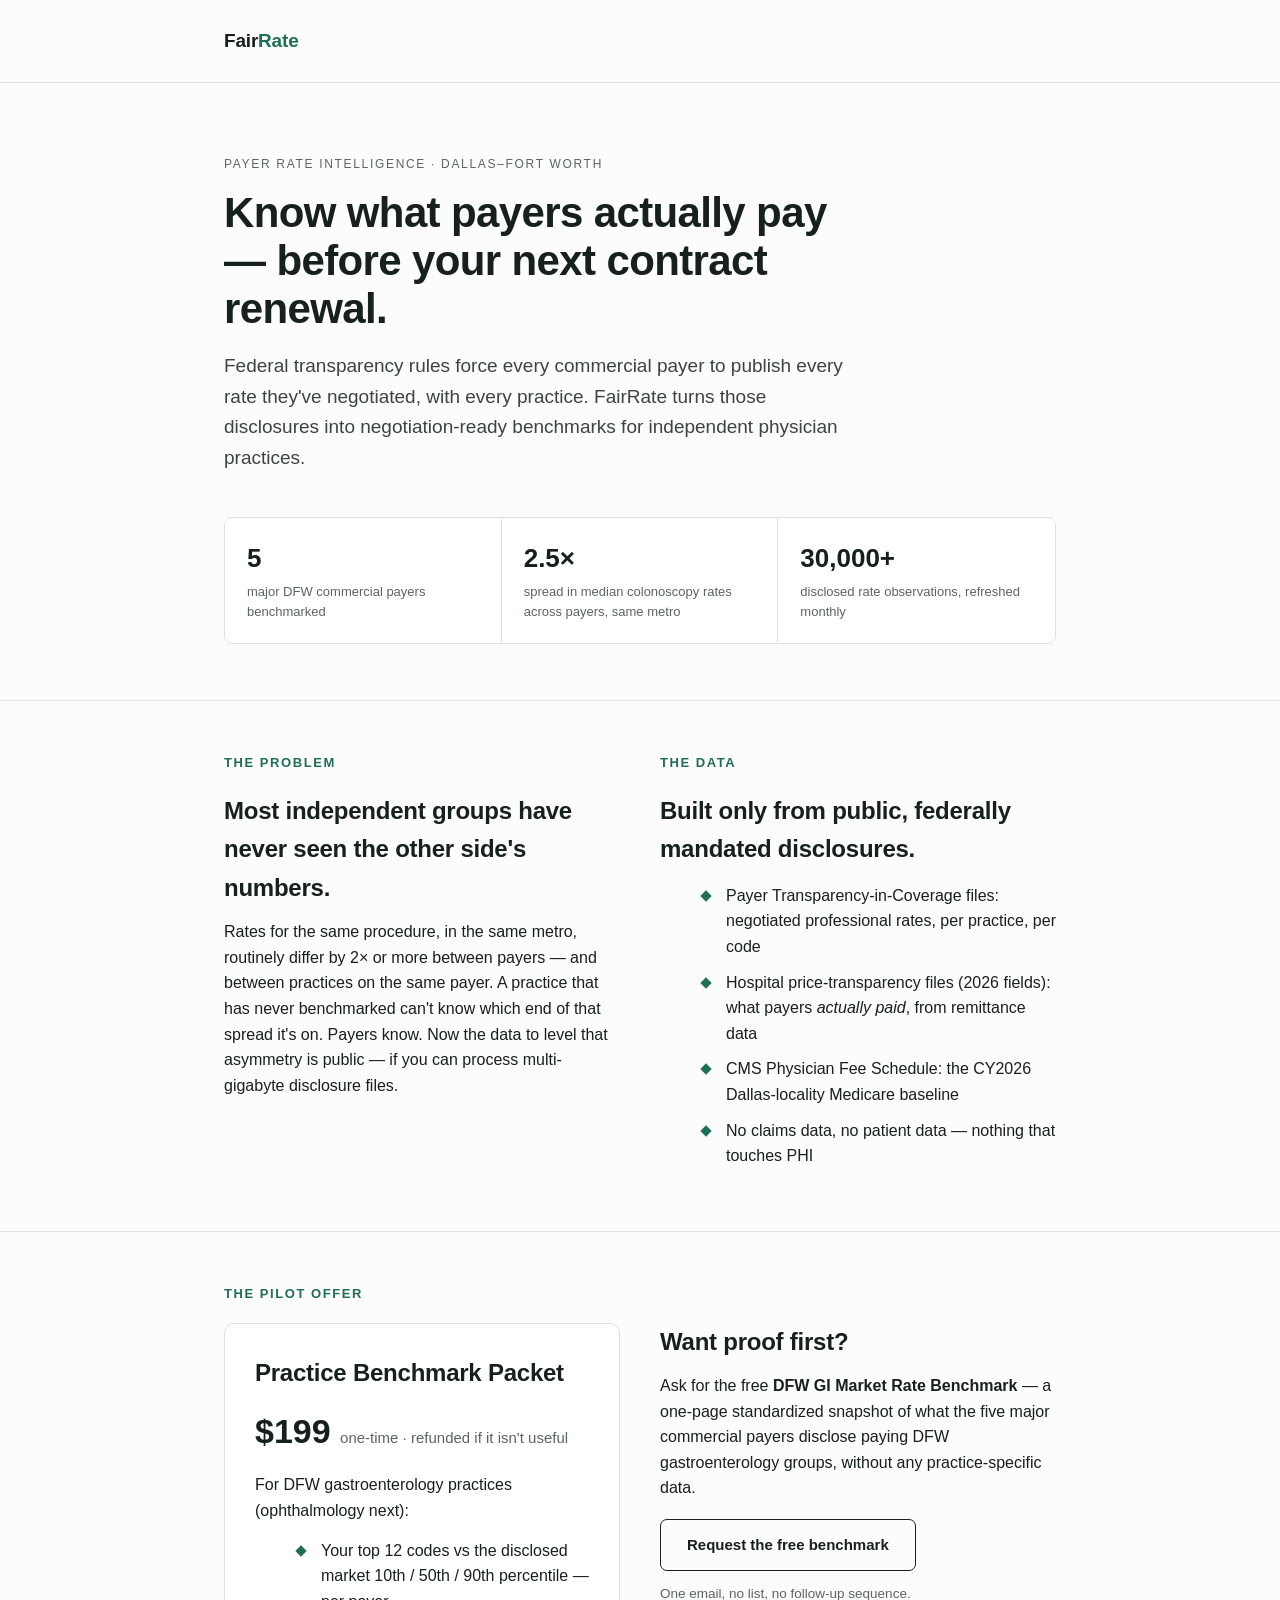
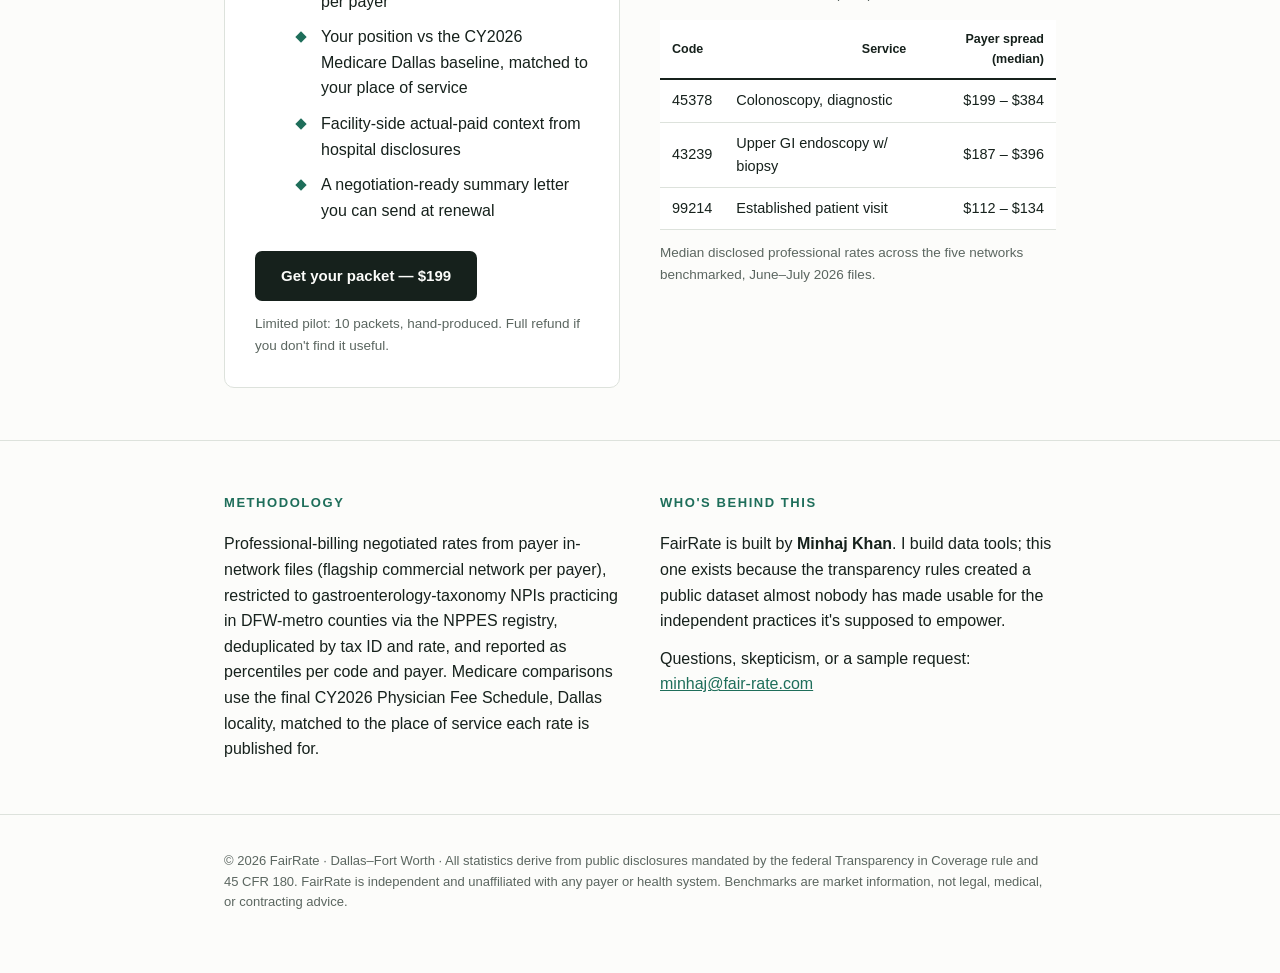
==== index.html @ 0ece8c00 "Create index.html" ====
<!doctype html>
<html lang="en">
<head>
<meta charset="utf-8">
<meta name="viewport" content="width=device-width, initial-scale=1">
<title>FairRate — Payer rate benchmarks for independent DFW practices</title>
<meta name="description" content="Know what payers actually pay. Rate benchmarks for independent DFW physician practices, built from federally mandated price-transparency disclosures.">
<style>
:root { color-scheme: light; }
* { box-sizing: border-box; margin: 0; }
body { background:#FCFCFA; color:#16211C; font:16px/1.6 -apple-system,'Helvetica Neue',Segoe UI,sans-serif; }
.wrap { max-width: 880px; margin: 0 auto; padding: 0 24px; }
header.site { padding: 26px 0; border-bottom: 1px solid #DDE2DC; }
.brand { font-weight: 700; letter-spacing: -.01em; font-size: 19px; }
.brand span { color:#1E6E5A; }
.hero { padding: 72px 0 56px; }
.eyebrow { font-size: 12px; letter-spacing: .14em; text-transform: uppercase; color: #5B6660; margin-bottom: 14px; }
h1 { font-size: 42px; line-height: 1.15; font-weight: 650; letter-spacing: -.015em; max-width: 640px; }
.hero p.lede { margin-top: 18px; font-size: 19px; color: #3A453F; max-width: 620px; }
.stats { display: flex; gap: 0; border: 1px solid #DDE2DC; border-radius: 8px; overflow: hidden; margin: 44px 0 0; flex-wrap: wrap; }
.stat { flex: 1 1 200px; padding: 20px 22px; border-right: 1px solid #DDE2DC; background: #fff; }
.stat:last-child { border-right: none; }
.stat .v { font-size: 26px; font-weight: 650; }
.stat .l { font-size: 13px; color: #5B6660; margin-top: 2px; }
section { padding: 52px 0; border-top: 1px solid #DDE2DC; }
h2 { font-size: 13px; letter-spacing: .12em; text-transform: uppercase; font-weight: 650; color: #1E6E5A; margin-bottom: 18px; }
h3 { font-size: 24px; font-weight: 650; letter-spacing: -.01em; margin-bottom: 12px; }
p + p { margin-top: 12px; }
.cols { display: grid; grid-template-columns: 1fr 1fr; gap: 40px; }
@media (max-width: 720px) { .cols { grid-template-columns: 1fr; } h1 { font-size: 32px; } }
ul.checks { list-style: none; margin-top: 14px; }
ul.checks li { padding-left: 26px; position: relative; margin-bottom: 10px; }
ul.checks li::before { content: ""; position: absolute; left: 2px; top: 9px; width: 8px; height: 8px; background: #1E6E5A; transform: rotate(45deg); }
.card { background: #fff; border: 1px solid #DDE2DC; border-radius: 10px; padding: 30px; }
.price { font-size: 34px; font-weight: 700; }
.price small { font-size: 15px; font-weight: 400; color: #5B6660; }
.btn { display: inline-block; margin-top: 18px; background: #16211C; color: #FCFCFA; padding: 13px 26px; border-radius: 7px; text-decoration: none; font-weight: 600; font-size: 15px; }
.btn:hover { background: #1E6E5A; }
.btn.ghost { background: transparent; color: #16211C; border: 1.5px solid #16211C; }
.btn.ghost:hover { color: #1E6E5A; border-color: #1E6E5A; background: transparent; }
.fine { font-size: 13.5px; color: #5B6660; margin-top: 12px; }
.mono { font-variant-numeric: tabular-nums; }
table { border-collapse: collapse; width: 100%; font-size: 14.5px; margin-top: 16px; background:#fff; }
th { text-align: right; padding: 9px 12px; border-bottom: 2px solid #16211C; font-size: 12.5px; }
td { text-align: right; padding: 9px 12px; border-bottom: 1px solid #DDE2DC; font-variant-numeric: tabular-nums; }
th:first-child, td:first-child { text-align: left; }
footer.site { padding: 36px 0 60px; border-top: 1px solid #DDE2DC; font-size: 13px; color: #5B6660; }
a { color: #1E6E5A; }
</style>
</head>
<body>

<header class="site"><div class="wrap">
  <div class="brand">Fair<span>Rate</span></div>
</div></header>

<div class="hero"><div class="wrap">
  <div class="eyebrow">Payer rate intelligence · Dallas–Fort Worth</div>
  <h1>Know what payers actually pay — before your next contract renewal.</h1>
  <p class="lede">Federal transparency rules force every commercial payer to publish
  every rate they've negotiated, with every practice. FairRate turns those
  disclosures into negotiation-ready benchmarks for independent physician
  practices.</p>
  <div class="stats">
    <div class="stat"><div class="v mono">5</div><div class="l">major DFW commercial payers benchmarked</div></div>
    <div class="stat"><div class="v mono">2.5&times;</div><div class="l">spread in median colonoscopy rates across payers, same metro</div></div>
    <div class="stat"><div class="v mono">30,000+</div><div class="l">disclosed rate observations, refreshed monthly</div></div>
  </div>
</div></div>

<section><div class="wrap cols">
  <div>
    <h2>The problem</h2>
    <h3>Most independent groups have never seen the other side's numbers.</h3>
    <p>Rates for the same procedure, in the same metro, routinely differ by
    2&times; or more between payers — and between practices on the same payer.
    A practice that has never benchmarked can't know which end of that spread
    it's on. Payers know. Now the data to level that asymmetry is public —
    if you can process multi-gigabyte disclosure files.</p>
  </div>
  <div>
    <h2>The data</h2>
    <h3>Built only from public, federally mandated disclosures.</h3>
    <ul class="checks">
      <li>Payer Transparency-in-Coverage files: negotiated professional rates, per practice, per code</li>
      <li>Hospital price-transparency files (2026 fields): what payers <em>actually paid</em>, from remittance data</li>
      <li>CMS Physician Fee Schedule: the CY2026 Dallas-locality Medicare baseline</li>
      <li>No claims data, no patient data — nothing that touches PHI</li>
    </ul>
  </div>
</div></section>

<section><div class="wrap">
  <h2>The pilot offer</h2>
  <div class="cols">
    <div class="card">
      <h3>Practice Benchmark Packet</h3>
      <div class="price">$199 <small>one-time · refunded if it isn't useful</small></div>
      <p style="margin-top:14px">For DFW gastroenterology practices (ophthalmology next):</p>
      <ul class="checks">
        <li>Your top 12 codes vs the disclosed market 10th / 50th / 90th percentile — per payer</li>
        <li>Your position vs the CY2026 Medicare Dallas baseline, matched to your place of service</li>
        <li>Facility-side actual-paid context from hospital disclosures</li>
        <li>A negotiation-ready summary letter you can send at renewal</li>
      </ul>
      <a class="btn" href="https://buy.stripe.com/9B69AM9zvcLVguZasfeQM00">Get your packet — $199</a>
      <div class="fine">Limited pilot: 10 packets, hand-produced. Full refund if you don't find it useful.</div>
    </div>
    <div>
      <h3>Want proof first?</h3>
      <p>Ask for the free <strong>DFW GI Market Rate Benchmark</strong> — a
      one-page standardized snapshot of what the five major commercial payers
      disclose paying DFW gastroenterology groups, without any
      practice-specific data.</p>
      <a class="btn ghost" href="mailto:minhaj@fair-rate.com?subject=Send%20me%20the%20DFW%20GI%20benchmark">Request the free benchmark</a>
      <p class="fine">One email, no list, no follow-up sequence.</p>
      <table>
        <tr><th>Code</th><th>Service</th><th>Payer spread (median)</th></tr>
        <tr><td class="mono">45378</td><td style="text-align:left">Colonoscopy, diagnostic</td><td class="mono">$199 – $384</td></tr>
        <tr><td class="mono">43239</td><td style="text-align:left">Upper GI endoscopy w/ biopsy</td><td class="mono">$187 – $396</td></tr>
        <tr><td class="mono">99214</td><td style="text-align:left">Established patient visit</td><td class="mono">$112 – $134</td></tr>
      </table>
      <div class="fine">Median disclosed professional rates across the five networks benchmarked, June–July 2026 files.</div>
    </div>
  </div>
</div></section>

<section><div class="wrap cols">
  <div>
    <h2>Methodology</h2>
    <p>Professional-billing negotiated rates from payer in-network files
    (flagship commercial network per payer), restricted to
    gastroenterology-taxonomy NPIs practicing in DFW-metro counties via the
    NPPES registry, deduplicated by tax ID and rate, and reported as
    percentiles per code and payer. Medicare comparisons use the final CY2026
    Physician Fee Schedule, Dallas locality, matched to the place of service
    each rate is published for.</p>
  </div>
  <div>
    <h2>Who's behind this</h2>
    <p>FairRate is built by <strong>Minhaj Khan</strong>. I build data tools;
    this one exists because the transparency rules created a public dataset
    almost nobody has made usable for the independent practices it's supposed
    to empower.</p>
    <p>Questions, skepticism, or a sample request:
    <a href="mailto:minhaj@fair-rate.com">minhaj@fair-rate.com</a></p>
  </div>
</div></section>

<footer class="site"><div class="wrap">
  © 2026 FairRate · Dallas–Fort Worth · All statistics derive from public
  disclosures mandated by the federal Transparency in Coverage rule and 45
  CFR 180. FairRate is independent and unaffiliated with any payer or health
  system. Benchmarks are market information, not legal, medical, or
  contracting advice.
</div></footer>

</body>
</html>
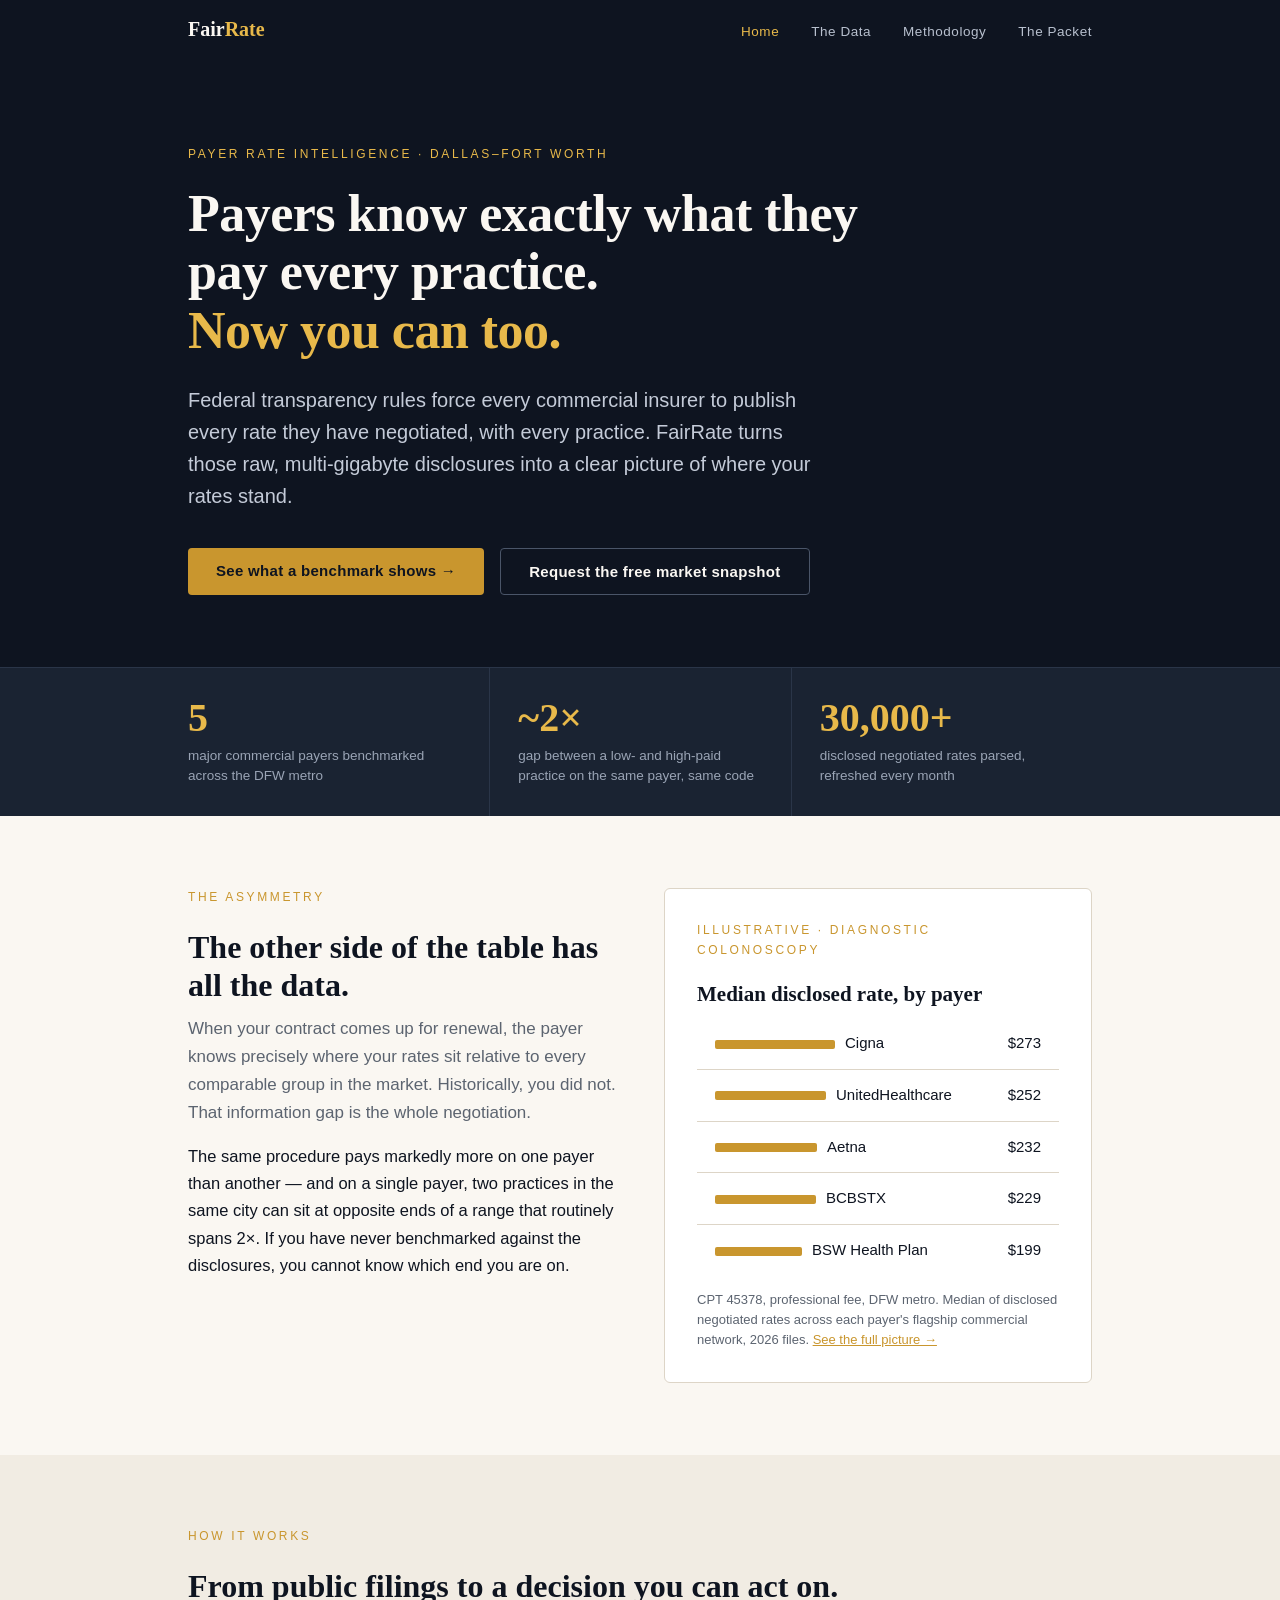
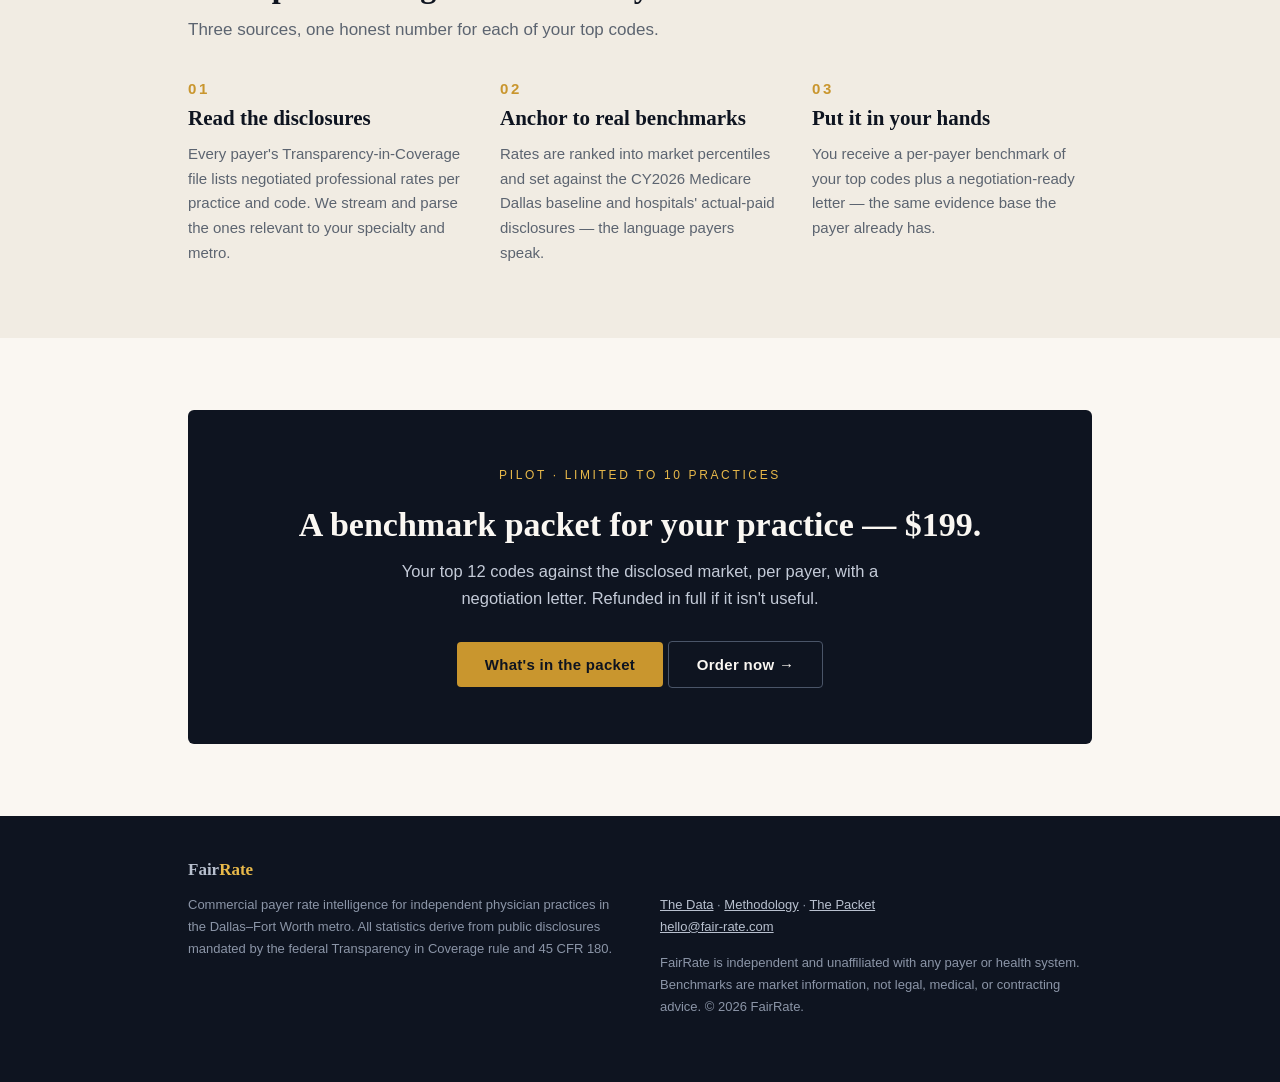
==== commit 0de7f0f4: "Update index.html" ====
--- a/index.html
+++ b/index.html
@@ -3,156 +3,126 @@
 <head>
 <meta charset="utf-8">
 <meta name="viewport" content="width=device-width, initial-scale=1">
-<title>FairRate — Payer rate benchmarks for independent DFW practices</title>
-<meta name="description" content="Know what payers actually pay. Rate benchmarks for independent DFW physician practices, built from federally mandated price-transparency disclosures.">
-<style>
-:root { color-scheme: light; }
-* { box-sizing: border-box; margin: 0; }
-body { background:#FCFCFA; color:#16211C; font:16px/1.6 -apple-system,'Helvetica Neue',Segoe UI,sans-serif; }
-.wrap { max-width: 880px; margin: 0 auto; padding: 0 24px; }
-header.site { padding: 26px 0; border-bottom: 1px solid #DDE2DC; }
-.brand { font-weight: 700; letter-spacing: -.01em; font-size: 19px; }
-.brand span { color:#1E6E5A; }
-.hero { padding: 72px 0 56px; }
-.eyebrow { font-size: 12px; letter-spacing: .14em; text-transform: uppercase; color: #5B6660; margin-bottom: 14px; }
-h1 { font-size: 42px; line-height: 1.15; font-weight: 650; letter-spacing: -.015em; max-width: 640px; }
-.hero p.lede { margin-top: 18px; font-size: 19px; color: #3A453F; max-width: 620px; }
-.stats { display: flex; gap: 0; border: 1px solid #DDE2DC; border-radius: 8px; overflow: hidden; margin: 44px 0 0; flex-wrap: wrap; }
-.stat { flex: 1 1 200px; padding: 20px 22px; border-right: 1px solid #DDE2DC; background: #fff; }
-.stat:last-child { border-right: none; }
-.stat .v { font-size: 26px; font-weight: 650; }
-.stat .l { font-size: 13px; color: #5B6660; margin-top: 2px; }
-section { padding: 52px 0; border-top: 1px solid #DDE2DC; }
-h2 { font-size: 13px; letter-spacing: .12em; text-transform: uppercase; font-weight: 650; color: #1E6E5A; margin-bottom: 18px; }
-h3 { font-size: 24px; font-weight: 650; letter-spacing: -.01em; margin-bottom: 12px; }
-p + p { margin-top: 12px; }
-.cols { display: grid; grid-template-columns: 1fr 1fr; gap: 40px; }
-@media (max-width: 720px) { .cols { grid-template-columns: 1fr; } h1 { font-size: 32px; } }
-ul.checks { list-style: none; margin-top: 14px; }
-ul.checks li { padding-left: 26px; position: relative; margin-bottom: 10px; }
-ul.checks li::before { content: ""; position: absolute; left: 2px; top: 9px; width: 8px; height: 8px; background: #1E6E5A; transform: rotate(45deg); }
-.card { background: #fff; border: 1px solid #DDE2DC; border-radius: 10px; padding: 30px; }
-.price { font-size: 34px; font-weight: 700; }
-.price small { font-size: 15px; font-weight: 400; color: #5B6660; }
-.btn { display: inline-block; margin-top: 18px; background: #16211C; color: #FCFCFA; padding: 13px 26px; border-radius: 7px; text-decoration: none; font-weight: 600; font-size: 15px; }
-.btn:hover { background: #1E6E5A; }
-.btn.ghost { background: transparent; color: #16211C; border: 1.5px solid #16211C; }
-.btn.ghost:hover { color: #1E6E5A; border-color: #1E6E5A; background: transparent; }
-.fine { font-size: 13.5px; color: #5B6660; margin-top: 12px; }
-.mono { font-variant-numeric: tabular-nums; }
-table { border-collapse: collapse; width: 100%; font-size: 14.5px; margin-top: 16px; background:#fff; }
-th { text-align: right; padding: 9px 12px; border-bottom: 2px solid #16211C; font-size: 12.5px; }
-td { text-align: right; padding: 9px 12px; border-bottom: 1px solid #DDE2DC; font-variant-numeric: tabular-nums; }
-th:first-child, td:first-child { text-align: left; }
-footer.site { padding: 36px 0 60px; border-top: 1px solid #DDE2DC; font-size: 13px; color: #5B6660; }
-a { color: #1E6E5A; }
-</style>
+<title>FairRate — Commercial payer rate benchmarks for independent DFW practices</title>
+<meta name="description" content="Know what payers actually pay. Rate benchmarks for independent Dallas–Fort Worth physician practices, built from federally mandated price-transparency disclosures.">
+<link rel="stylesheet" href="styles.css">
 </head>
 <body>
 
-<header class="site"><div class="wrap">
-  <div class="brand">Fair<span>Rate</span></div>
+<nav class="site"><div class="wrap">
+  <a class="brand" href="/">Fair<em>Rate</em></a>
+  <span class="spacer"></span>
+  <a class="nl on" href="/">Home</a>
+  <a class="nl" href="data.html">The Data</a>
+  <a class="nl" href="methodology.html">Methodology</a>
+  <a class="nl" href="packet.html">The Packet</a>
+</div></nav>
+
+<header class="hero"><div class="wrap">
+  <div class="kicker">Payer rate intelligence · Dallas–Fort Worth</div>
+  <h1>Payers know exactly what they pay every practice.<br><span class="hl">Now you can too.</span></h1>
+  <p class="lede">Federal transparency rules force every commercial insurer to publish
+  every rate they have negotiated, with every practice. FairRate turns those raw,
+  multi-gigabyte disclosures into a clear picture of where your rates stand.</p>
+  <div class="actions">
+    <a class="btn gold" href="packet.html">See what a benchmark shows &rarr;</a>
+    <a class="btn line" href="mailto:hello@fair-rate.com?subject=Send%20me%20the%20DFW%20GI%20benchmark">Request the free market snapshot</a>
+  </div>
 </div></header>
 
-<div class="hero"><div class="wrap">
-  <div class="eyebrow">Payer rate intelligence · Dallas–Fort Worth</div>
-  <h1>Know what payers actually pay — before your next contract renewal.</h1>
-  <p class="lede">Federal transparency rules force every commercial payer to publish
-  every rate they've negotiated, with every practice. FairRate turns those
-  disclosures into negotiation-ready benchmarks for independent physician
-  practices.</p>
-  <div class="stats">
-    <div class="stat"><div class="v mono">5</div><div class="l">major DFW commercial payers benchmarked</div></div>
-    <div class="stat"><div class="v mono">2.5&times;</div><div class="l">spread in median colonoscopy rates across payers, same metro</div></div>
-    <div class="stat"><div class="v mono">30,000+</div><div class="l">disclosed rate observations, refreshed monthly</div></div>
-  </div>
+<div class="statband"><div class="wrap">
+  <div class="stat"><div class="v">5</div><div class="l">major commercial payers benchmarked across the DFW metro</div></div>
+  <div class="stat"><div class="v">~2&times;</div><div class="l">gap between a low- and high-paid practice on the same payer, same code</div></div>
+  <div class="stat"><div class="v">30,000+</div><div class="l">disclosed negotiated rates parsed, refreshed every month</div></div>
 </div></div>
 
-<section><div class="wrap cols">
-  <div>
-    <h2>The problem</h2>
-    <h3>Most independent groups have never seen the other side's numbers.</h3>
-    <p>Rates for the same procedure, in the same metro, routinely differ by
-    2&times; or more between payers — and between practices on the same payer.
-    A practice that has never benchmarked can't know which end of that spread
-    it's on. Payers know. Now the data to level that asymmetry is public —
-    if you can process multi-gigabyte disclosure files.</p>
+<section><div class="wrap">
+  <div class="cols2">
+    <div>
+      <div class="kicker" style="color:var(--amber)">The asymmetry</div>
+      <h2 class="sec">The other side of the table has all the data.</h2>
+      <p class="sub" style="margin-bottom:16px">When your contract comes up for renewal, the payer knows precisely where your
+      rates sit relative to every comparable group in the market. Historically, you did not.
+      That information gap is the whole negotiation.</p>
+      <p>The same procedure pays markedly more on one payer than another — and on a single
+      payer, two practices in the same city can sit at opposite ends of a range that routinely
+      spans 2&times;. If you have never benchmarked against the disclosures, you cannot know
+      which end you are on.</p>
+    </div>
+    <div class="card">
+      <div class="kicker" style="color:var(--amber)">Illustrative · diagnostic colonoscopy</div>
+      <h3 style="margin-top:6px">Median disclosed rate, by payer</h3>
+      <table class="ladder" style="border:none">
+        <tr><td><span class="bar" style="width:120px"></span>Cigna</td><td class="r mono">$273</td></tr>
+        <tr><td><span class="bar" style="width:111px"></span>UnitedHealthcare</td><td class="r mono">$252</td></tr>
+        <tr><td><span class="bar" style="width:102px"></span>Aetna</td><td class="r mono">$232</td></tr>
+        <tr><td><span class="bar" style="width:101px"></span>BCBSTX</td><td class="r mono">$229</td></tr>
+        <tr><td><span class="bar" style="width:87px"></span>BSW Health Plan</td><td class="r mono">$199</td></tr>
+      </table>
+      <p class="fine">CPT 45378, professional fee, DFW metro. Median of disclosed negotiated
+      rates across each payer's flagship commercial network, 2026 files.
+      <a href="data.html">See the full picture &rarr;</a></p>
+    </div>
   </div>
-  <div>
-    <h2>The data</h2>
-    <h3>Built only from public, federally mandated disclosures.</h3>
-    <ul class="checks">
-      <li>Payer Transparency-in-Coverage files: negotiated professional rates, per practice, per code</li>
-      <li>Hospital price-transparency files (2026 fields): what payers <em>actually paid</em>, from remittance data</li>
-      <li>CMS Physician Fee Schedule: the CY2026 Dallas-locality Medicare baseline</li>
-      <li>No claims data, no patient data — nothing that touches PHI</li>
-    </ul>
+</div></section>
+
+<section class="alt"><div class="wrap">
+  <div class="kicker" style="color:var(--amber)">How it works</div>
+  <h2 class="sec">From public filings to a decision you can act on.</h2>
+  <p class="sub">Three sources, one honest number for each of your top codes.</p>
+  <div class="cols3">
+    <div class="step">
+      <div class="n">01</div>
+      <h3>Read the disclosures</h3>
+      <p>Every payer's Transparency-in-Coverage file lists negotiated professional
+      rates per practice and code. We stream and parse the ones relevant to your
+      specialty and metro.</p>
+    </div>
+    <div class="step">
+      <div class="n">02</div>
+      <h3>Anchor to real benchmarks</h3>
+      <p>Rates are ranked into market percentiles and set against the CY2026 Medicare
+      Dallas baseline and hospitals' actual-paid disclosures — the language payers speak.</p>
+    </div>
+    <div class="step">
+      <div class="n">03</div>
+      <h3>Put it in your hands</h3>
+      <p>You receive a per-payer benchmark of your top codes plus a negotiation-ready
+      letter — the same evidence base the payer already has.</p>
+    </div>
   </div>
 </div></section>
 
 <section><div class="wrap">
-  <h2>The pilot offer</h2>
-  <div class="cols">
-    <div class="card">
-      <h3>Practice Benchmark Packet</h3>
-      <div class="price">$199 <small>one-time · refunded if it isn't useful</small></div>
-      <p style="margin-top:14px">For DFW gastroenterology practices (ophthalmology next):</p>
-      <ul class="checks">
-        <li>Your top 12 codes vs the disclosed market 10th / 50th / 90th percentile — per payer</li>
-        <li>Your position vs the CY2026 Medicare Dallas baseline, matched to your place of service</li>
-        <li>Facility-side actual-paid context from hospital disclosures</li>
-        <li>A negotiation-ready summary letter you can send at renewal</li>
-      </ul>
-      <a class="btn" href="https://buy.stripe.com/9B69AM9zvcLVguZasfeQM00">Get your packet — $199</a>
-      <div class="fine">Limited pilot: 10 packets, hand-produced. Full refund if you don't find it useful.</div>
-    </div>
-    <div>
-      <h3>Want proof first?</h3>
-      <p>Ask for the free <strong>DFW GI Market Rate Benchmark</strong> — a
-      one-page standardized snapshot of what the five major commercial payers
-      disclose paying DFW gastroenterology groups, without any
-      practice-specific data.</p>
-      <a class="btn ghost" href="mailto:minhaj@fair-rate.com?subject=Send%20me%20the%20DFW%20GI%20benchmark">Request the free benchmark</a>
-      <p class="fine">One email, no list, no follow-up sequence.</p>
-      <table>
-        <tr><th>Code</th><th>Service</th><th>Payer spread (median)</th></tr>
-        <tr><td class="mono">45378</td><td style="text-align:left">Colonoscopy, diagnostic</td><td class="mono">$199 – $384</td></tr>
-        <tr><td class="mono">43239</td><td style="text-align:left">Upper GI endoscopy w/ biopsy</td><td class="mono">$187 – $396</td></tr>
-        <tr><td class="mono">99214</td><td style="text-align:left">Established patient visit</td><td class="mono">$112 – $134</td></tr>
-      </table>
-      <div class="fine">Median disclosed professional rates across the five networks benchmarked, June–July 2026 files.</div>
+  <div class="card" style="background:var(--ink); color:var(--paper); border:none; text-align:center; padding:56px 40px;">
+    <div class="kicker">Pilot · limited to 10 practices</div>
+    <h2 class="sec" style="color:var(--paper); font-size:34px;">A benchmark packet for your practice — $199.</h2>
+    <p style="color:#C4CBD8; max-width:560px; margin:12px auto 28px;">Your top 12 codes against
+    the disclosed market, per payer, with a negotiation letter. Refunded in full if it isn't useful.</p>
+    <div class="actions" style="justify-content:center">
+      <a class="btn gold" href="packet.html">What's in the packet</a>
+      <a class="btn line" href="https://buy.stripe.com/9B69AM9zvcLVguZasfeQM00">Order now &rarr;</a>
     </div>
   </div>
 </div></section>
 
-<section><div class="wrap cols">
-  <div>
-    <h2>Methodology</h2>
-    <p>Professional-billing negotiated rates from payer in-network files
-    (flagship commercial network per payer), restricted to
-    gastroenterology-taxonomy NPIs practicing in DFW-metro counties via the
-    NPPES registry, deduplicated by tax ID and rate, and reported as
-    percentiles per code and payer. Medicare comparisons use the final CY2026
-    Physician Fee Schedule, Dallas locality, matched to the place of service
-    each rate is published for.</p>
+<footer class="site"><div class="wrap">
+  <a class="brand" href="/">Fair<em>Rate</em></a>
+  <div class="cols2">
+    <div>
+      <p>Commercial payer rate intelligence for independent physician practices in the
+      Dallas–Fort Worth metro. All statistics derive from public disclosures mandated by the
+      federal Transparency in Coverage rule and 45 CFR 180.</p>
+    </div>
+    <div>
+      <p><a href="data.html">The Data</a> · <a href="methodology.html">Methodology</a> ·
+      <a href="packet.html">The Packet</a><br>
+      <a href="mailto:hello@fair-rate.com">hello@fair-rate.com</a></p>
+      <p style="margin-top:14px">FairRate is independent and unaffiliated with any payer or
+      health system. Benchmarks are market information, not legal, medical, or contracting advice.
+      &copy; 2026 FairRate.</p>
+    </div>
   </div>
-  <div>
-    <h2>Who's behind this</h2>
-    <p>FairRate is built by <strong>Minhaj Khan</strong>. I build data tools;
-    this one exists because the transparency rules created a public dataset
-    almost nobody has made usable for the independent practices it's supposed
-    to empower.</p>
-    <p>Questions, skepticism, or a sample request:
-    <a href="mailto:minhaj@fair-rate.com">minhaj@fair-rate.com</a></p>
-  </div>
-</div></section>
-
-<footer class="site"><div class="wrap">
-  © 2026 FairRate · Dallas–Fort Worth · All statistics derive from public
-  disclosures mandated by the federal Transparency in Coverage rule and 45
-  CFR 180. FairRate is independent and unaffiliated with any payer or health
-  system. Benchmarks are market information, not legal, medical, or
-  contracting advice.
 </div></footer>
 
 </body>
--- a/styles.css
+++ b/styles.css
@@ -0,0 +1,103 @@
+/* FairRate — research-journal aesthetic */
+:root {
+  --ink: #0E1420;
+  --ink-2: #1A2332;
+  --paper: #FAF7F2;
+  --paper-2: #F1ECE3;
+  --amber: #C9962E;
+  --amber-2: #E8B94A;
+  --gray: #5C6470;
+  --line: #DDD5C7;
+  --line-dark: #2A3548;
+  --serif: 'Iowan Old Style', 'Palatino Linotype', Palatino, Georgia, serif;
+  --sans: -apple-system, 'Helvetica Neue', 'Segoe UI', Arial, sans-serif;
+  color-scheme: light;
+}
+* { box-sizing: border-box; margin: 0; }
+body { background: var(--paper); color: var(--ink); font: 16.5px/1.65 var(--sans); }
+.wrap { max-width: 960px; margin: 0 auto; padding: 0 28px; }
+
+nav.site { background: var(--ink); color: var(--paper); position: sticky; top: 0; z-index: 10; }
+nav.site .wrap { display: flex; align-items: baseline; gap: 32px; padding: 18px 28px; }
+.brand { font: 700 20px var(--serif); color: var(--paper); text-decoration: none; }
+.brand em { font-style: normal; color: var(--amber-2); }
+nav.site .spacer { flex: 1; }
+nav.site a.nl { color: #B8C0CE; text-decoration: none; font-size: 13.5px; letter-spacing: .04em; }
+nav.site a.nl:hover, nav.site a.nl.on { color: var(--amber-2); }
+
+.hero { background: var(--ink); color: var(--paper); padding: 84px 0 72px; }
+.kicker { font-size: 12px; letter-spacing: .22em; text-transform: uppercase; color: var(--amber-2); margin-bottom: 20px; }
+.hero h1 { font: 600 52px/1.12 var(--serif); letter-spacing: -.01em; max-width: 720px; }
+.hero h1 .hl { color: var(--amber-2); }
+.hero p.lede { margin-top: 24px; font-size: 20px; line-height: 1.6; color: #C4CBD8; max-width: 640px; }
+.hero .actions { margin-top: 36px; display: flex; gap: 16px; flex-wrap: wrap; }
+
+.page-hero { background: var(--ink); color: var(--paper); padding: 60px 0 52px; }
+.page-hero h1 { font: 600 40px/1.15 var(--serif); }
+.page-hero p { margin-top: 14px; color: #C4CBD8; max-width: 660px; font-size: 17.5px; }
+
+.btn { display: inline-block; padding: 14px 28px; border-radius: 4px; text-decoration: none; font: 600 15px var(--sans); letter-spacing: .02em; }
+.btn.gold { background: var(--amber); color: var(--ink); }
+.btn.gold:hover { background: var(--amber-2); }
+.btn.line { border: 1px solid #4A5568; color: var(--paper); }
+.btn.line:hover { border-color: var(--amber-2); color: var(--amber-2); }
+.btn.dline { border: 1.5px solid var(--ink); color: var(--ink); }
+.btn.dline:hover { border-color: var(--amber); color: var(--amber); }
+
+.statband { background: var(--ink-2); border-top: 1px solid var(--line-dark); color: var(--paper); }
+.statband .wrap { display: flex; flex-wrap: wrap; }
+.statband .stat { flex: 1 1 220px; padding: 30px 28px 30px 0; }
+.statband .stat + .stat { border-left: 1px solid var(--line-dark); padding-left: 28px; }
+.statband .v { font: 600 40px/1 var(--serif); color: var(--amber-2); }
+.statband .l { margin-top: 8px; font-size: 13.5px; color: #9AA4B5; line-height: 1.5; }
+
+section { padding: 72px 0; }
+section.alt { background: var(--paper-2); }
+h2.sec { font: 600 32px/1.2 var(--serif); margin-bottom: 10px; }
+p.sub { color: var(--gray); max-width: 660px; margin-bottom: 36px; font-size: 17px; }
+h3 { font: 600 21px/1.3 var(--serif); margin: 26px 0 10px; }
+p + p { margin-top: 12px; }
+.cols2 { display: grid; grid-template-columns: 1fr 1fr; gap: 48px; }
+.cols3 { display: grid; grid-template-columns: 1fr 1fr 1fr; gap: 32px; }
+@media (max-width: 760px) {
+  .cols2, .cols3 { grid-template-columns: 1fr; }
+  .hero h1 { font-size: 36px; } .page-hero h1 { font-size: 30px; }
+  nav.site .wrap { gap: 18px; flex-wrap: wrap; }
+}
+
+.card { background: #fff; border: 1px solid var(--line); border-radius: 6px; padding: 32px; }
+.step .n { font: 600 15px var(--sans); color: var(--amber); letter-spacing: .18em; }
+.step h3 { margin-top: 8px; }
+.step p { color: var(--gray); font-size: 15px; }
+
+table.ladder { width: 100%; border-collapse: collapse; background: #fff; border: 1px solid var(--line); font-size: 15px; }
+table.ladder th { font: 600 12px var(--sans); letter-spacing: .1em; text-transform: uppercase; text-align: left; padding: 14px 18px; border-bottom: 2px solid var(--ink); }
+table.ladder td { padding: 13px 18px; border-bottom: 1px solid var(--line); font-variant-numeric: tabular-nums; }
+table.ladder td.r, table.ladder th.r { text-align: right; }
+table.ladder tr:last-child td { border-bottom: none; }
+.bar { display: inline-block; height: 9px; background: var(--amber); border-radius: 2px; vertical-align: middle; margin-right: 10px; }
+.fine { font-size: 13px; color: var(--gray); margin-top: 14px; line-height: 1.55; }
+.price { font: 700 40px var(--serif); }
+.price small { font: 400 14px var(--sans); color: var(--gray); }
+
+ul.checks { list-style: none; margin: 16px 0 0; padding: 0; }
+ul.checks li { padding: 10px 0 10px 30px; position: relative; border-bottom: 1px solid var(--line); font-size: 15.5px; }
+ul.checks li:last-child { border-bottom: none; }
+ul.checks li::before { content: ""; position: absolute; left: 4px; top: 18px; width: 9px; height: 9px; background: var(--amber); transform: rotate(45deg); }
+
+.defs { border-top: 2px solid var(--ink); }
+.def { display: grid; grid-template-columns: 220px 1fr; gap: 28px; padding: 22px 0; border-bottom: 1px solid var(--line); }
+.def dt { font: 600 16px var(--serif); }
+.def dd { margin: 0; color: #3A4048; font-size: 15px; line-height: 1.65; }
+@media (max-width: 760px) { .def { grid-template-columns: 1fr; gap: 6px; } }
+
+details { border-bottom: 1px solid var(--line); padding: 16px 0; }
+details summary { font: 600 16.5px var(--serif); cursor: pointer; }
+details p { margin-top: 10px; color: #3A4048; font-size: 15px; }
+
+footer.site { background: var(--ink); color: #8B95A7; padding: 44px 0 64px; font-size: 13px; line-height: 1.7; }
+footer.site a { color: #B8C0CE; }
+footer.site .brand { font-size: 17px; display: inline-block; margin-bottom: 10px; }
+footer.site .cols2 { gap: 40px; margin-top: 4px; }
+a { color: var(--amber); }
+.mono { font-variant-numeric: tabular-nums; }
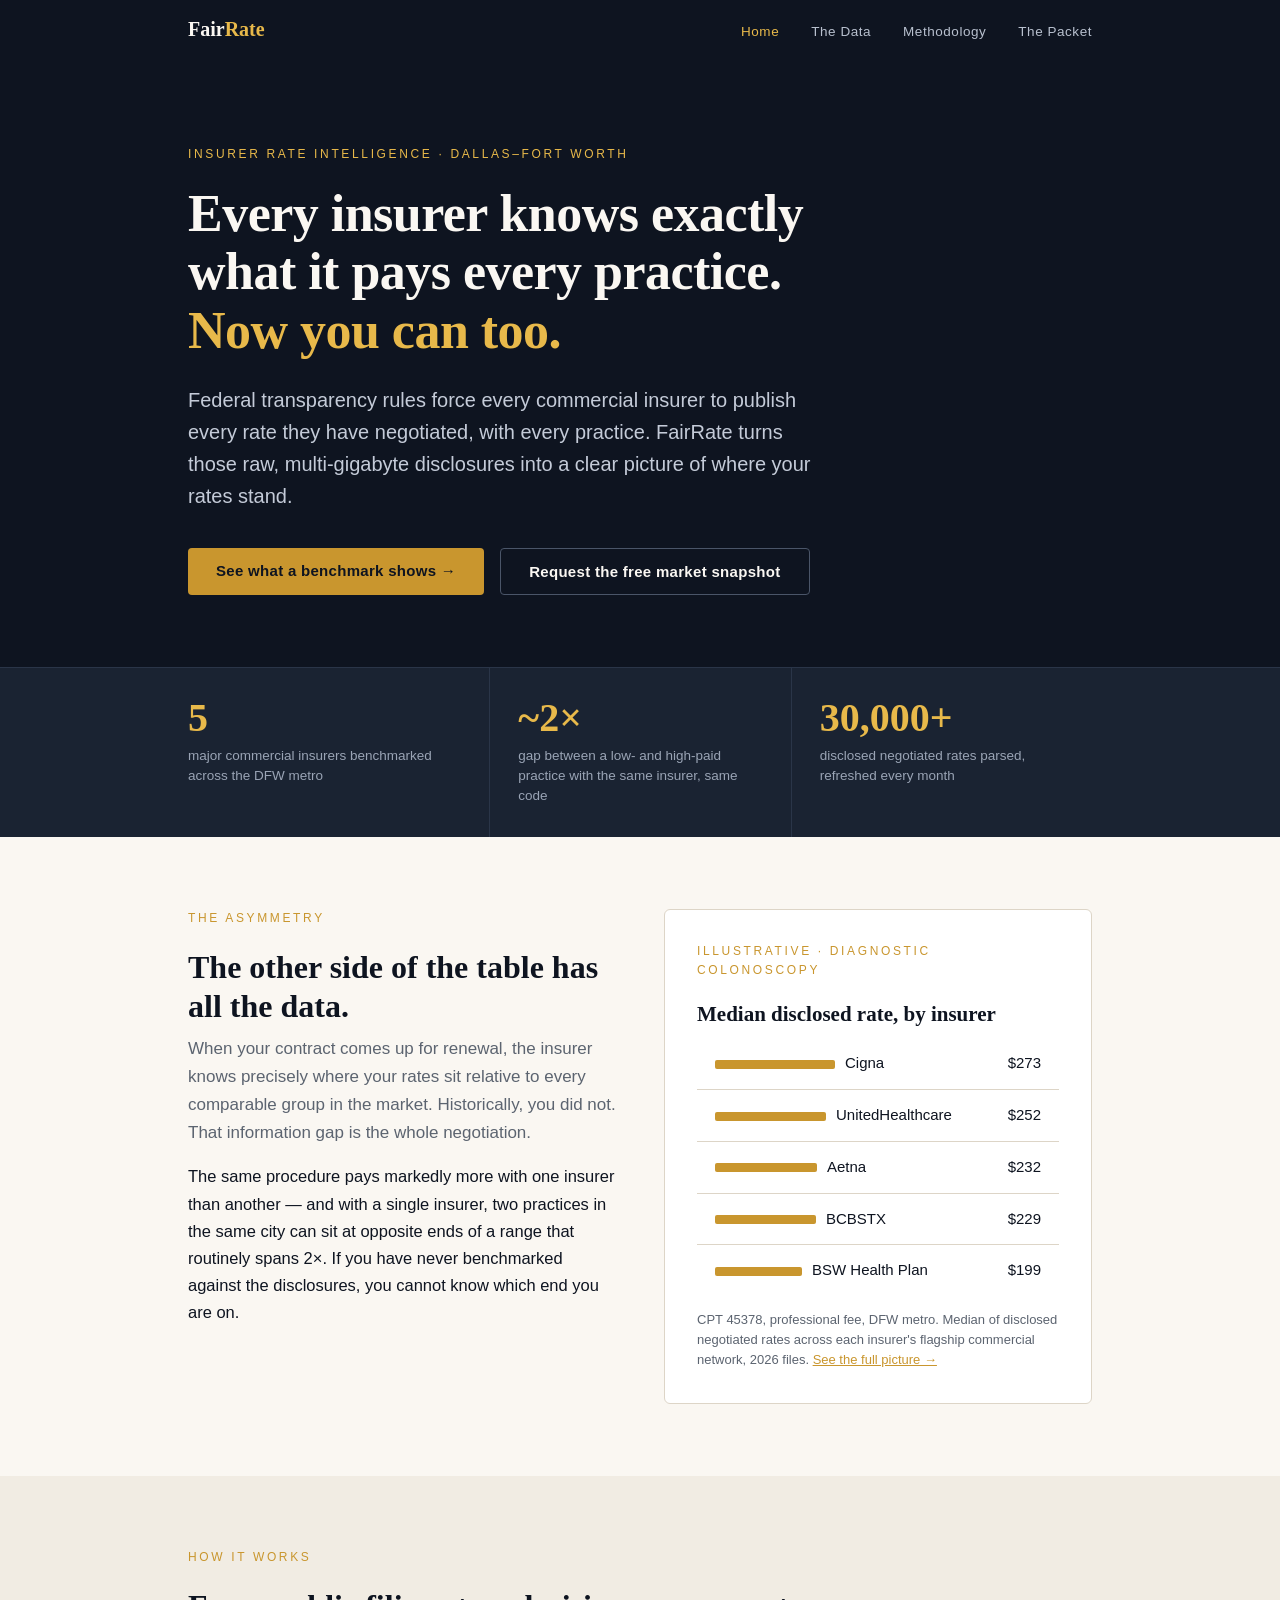
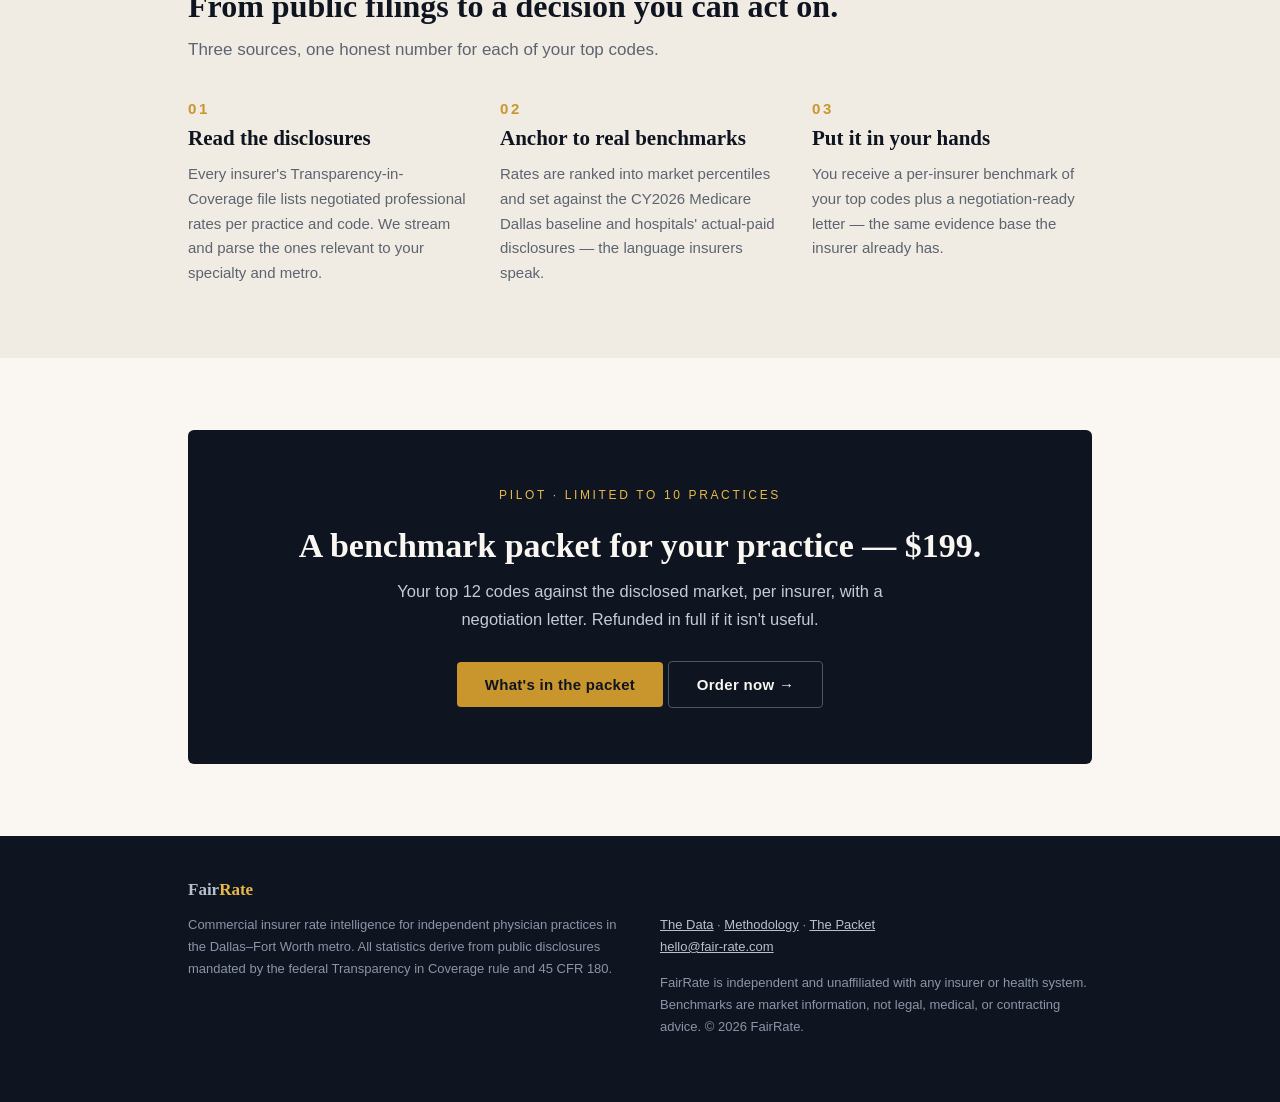
==== commit 89abbee7: "Update index.html" ====
--- a/index.html
+++ b/index.html
@@ -3,8 +3,8 @@
 <head>
 <meta charset="utf-8">
 <meta name="viewport" content="width=device-width, initial-scale=1">
-<title>FairRate — Commercial payer rate benchmarks for independent DFW practices</title>
-<meta name="description" content="Know what payers actually pay. Rate benchmarks for independent Dallas–Fort Worth physician practices, built from federally mandated price-transparency disclosures.">
+<title>FairRate — Commercial insurer rate benchmarks for independent DFW practices</title>
+<meta name="description" content="Know what insurers actually pay. Rate benchmarks for independent Dallas–Fort Worth physician practices, built from federally mandated price-transparency disclosures.">
 <link rel="stylesheet" href="styles.css">
 </head>
 <body>
@@ -19,8 +19,8 @@
 </div></nav>
 
 <header class="hero"><div class="wrap">
-  <div class="kicker">Payer rate intelligence · Dallas–Fort Worth</div>
-  <h1>Payers know exactly what they pay every practice.<br><span class="hl">Now you can too.</span></h1>
+  <div class="kicker">Insurer rate intelligence · Dallas–Fort Worth</div>
+  <h1>Every insurer knows exactly what it pays every practice.<br><span class="hl">Now you can too.</span></h1>
   <p class="lede">Federal transparency rules force every commercial insurer to publish
   every rate they have negotiated, with every practice. FairRate turns those raw,
   multi-gigabyte disclosures into a clear picture of where your rates stand.</p>
@@ -31,8 +31,8 @@
 </div></header>
 
 <div class="statband"><div class="wrap">
-  <div class="stat"><div class="v">5</div><div class="l">major commercial payers benchmarked across the DFW metro</div></div>
-  <div class="stat"><div class="v">~2&times;</div><div class="l">gap between a low- and high-paid practice on the same payer, same code</div></div>
+  <div class="stat"><div class="v">5</div><div class="l">major commercial insurers benchmarked across the DFW metro</div></div>
+  <div class="stat"><div class="v">~2&times;</div><div class="l">gap between a low- and high-paid practice with the same insurer, same code</div></div>
   <div class="stat"><div class="v">30,000+</div><div class="l">disclosed negotiated rates parsed, refreshed every month</div></div>
 </div></div>
 
@@ -41,17 +41,17 @@
     <div>
       <div class="kicker" style="color:var(--amber)">The asymmetry</div>
       <h2 class="sec">The other side of the table has all the data.</h2>
-      <p class="sub" style="margin-bottom:16px">When your contract comes up for renewal, the payer knows precisely where your
+      <p class="sub" style="margin-bottom:16px">When your contract comes up for renewal, the insurer knows precisely where your
       rates sit relative to every comparable group in the market. Historically, you did not.
       That information gap is the whole negotiation.</p>
-      <p>The same procedure pays markedly more on one payer than another — and on a single
-      payer, two practices in the same city can sit at opposite ends of a range that routinely
+      <p>The same procedure pays markedly more with one insurer than another — and with a single
+      insurer, two practices in the same city can sit at opposite ends of a range that routinely
       spans 2&times;. If you have never benchmarked against the disclosures, you cannot know
       which end you are on.</p>
     </div>
     <div class="card">
       <div class="kicker" style="color:var(--amber)">Illustrative · diagnostic colonoscopy</div>
-      <h3 style="margin-top:6px">Median disclosed rate, by payer</h3>
+      <h3 style="margin-top:6px">Median disclosed rate, by insurer</h3>
       <table class="ladder" style="border:none">
         <tr><td><span class="bar" style="width:120px"></span>Cigna</td><td class="r mono">$273</td></tr>
         <tr><td><span class="bar" style="width:111px"></span>UnitedHealthcare</td><td class="r mono">$252</td></tr>
@@ -60,7 +60,7 @@
         <tr><td><span class="bar" style="width:87px"></span>BSW Health Plan</td><td class="r mono">$199</td></tr>
       </table>
       <p class="fine">CPT 45378, professional fee, DFW metro. Median of disclosed negotiated
-      rates across each payer's flagship commercial network, 2026 files.
+      rates across each insurer's flagship commercial network, 2026 files.
       <a href="data.html">See the full picture &rarr;</a></p>
     </div>
   </div>
@@ -74,7 +74,7 @@
     <div class="step">
       <div class="n">01</div>
       <h3>Read the disclosures</h3>
-      <p>Every payer's Transparency-in-Coverage file lists negotiated professional
+      <p>Every insurer's Transparency-in-Coverage file lists negotiated professional
       rates per practice and code. We stream and parse the ones relevant to your
       specialty and metro.</p>
     </div>
@@ -82,13 +82,13 @@
       <div class="n">02</div>
       <h3>Anchor to real benchmarks</h3>
       <p>Rates are ranked into market percentiles and set against the CY2026 Medicare
-      Dallas baseline and hospitals' actual-paid disclosures — the language payers speak.</p>
+      Dallas baseline and hospitals' actual-paid disclosures — the language insurers speak.</p>
     </div>
     <div class="step">
       <div class="n">03</div>
       <h3>Put it in your hands</h3>
-      <p>You receive a per-payer benchmark of your top codes plus a negotiation-ready
-      letter — the same evidence base the payer already has.</p>
+      <p>You receive a per-insurer benchmark of your top codes plus a negotiation-ready
+      letter — the same evidence base the insurer already has.</p>
     </div>
   </div>
 </div></section>
@@ -98,7 +98,7 @@
     <div class="kicker">Pilot · limited to 10 practices</div>
     <h2 class="sec" style="color:var(--paper); font-size:34px;">A benchmark packet for your practice — $199.</h2>
     <p style="color:#C4CBD8; max-width:560px; margin:12px auto 28px;">Your top 12 codes against
-    the disclosed market, per payer, with a negotiation letter. Refunded in full if it isn't useful.</p>
+    the disclosed market, per insurer, with a negotiation letter. Refunded in full if it isn't useful.</p>
     <div class="actions" style="justify-content:center">
       <a class="btn gold" href="packet.html">What's in the packet</a>
       <a class="btn line" href="https://buy.stripe.com/9B69AM9zvcLVguZasfeQM00">Order now &rarr;</a>
@@ -110,7 +110,7 @@
   <a class="brand" href="/">Fair<em>Rate</em></a>
   <div class="cols2">
     <div>
-      <p>Commercial payer rate intelligence for independent physician practices in the
+      <p>Commercial insurer rate intelligence for independent physician practices in the
       Dallas–Fort Worth metro. All statistics derive from public disclosures mandated by the
       federal Transparency in Coverage rule and 45 CFR 180.</p>
     </div>
@@ -118,7 +118,7 @@
       <p><a href="data.html">The Data</a> · <a href="methodology.html">Methodology</a> ·
       <a href="packet.html">The Packet</a><br>
       <a href="mailto:hello@fair-rate.com">hello@fair-rate.com</a></p>
-      <p style="margin-top:14px">FairRate is independent and unaffiliated with any payer or
+      <p style="margin-top:14px">FairRate is independent and unaffiliated with any insurer or
       health system. Benchmarks are market information, not legal, medical, or contracting advice.
       &copy; 2026 FairRate.</p>
     </div>
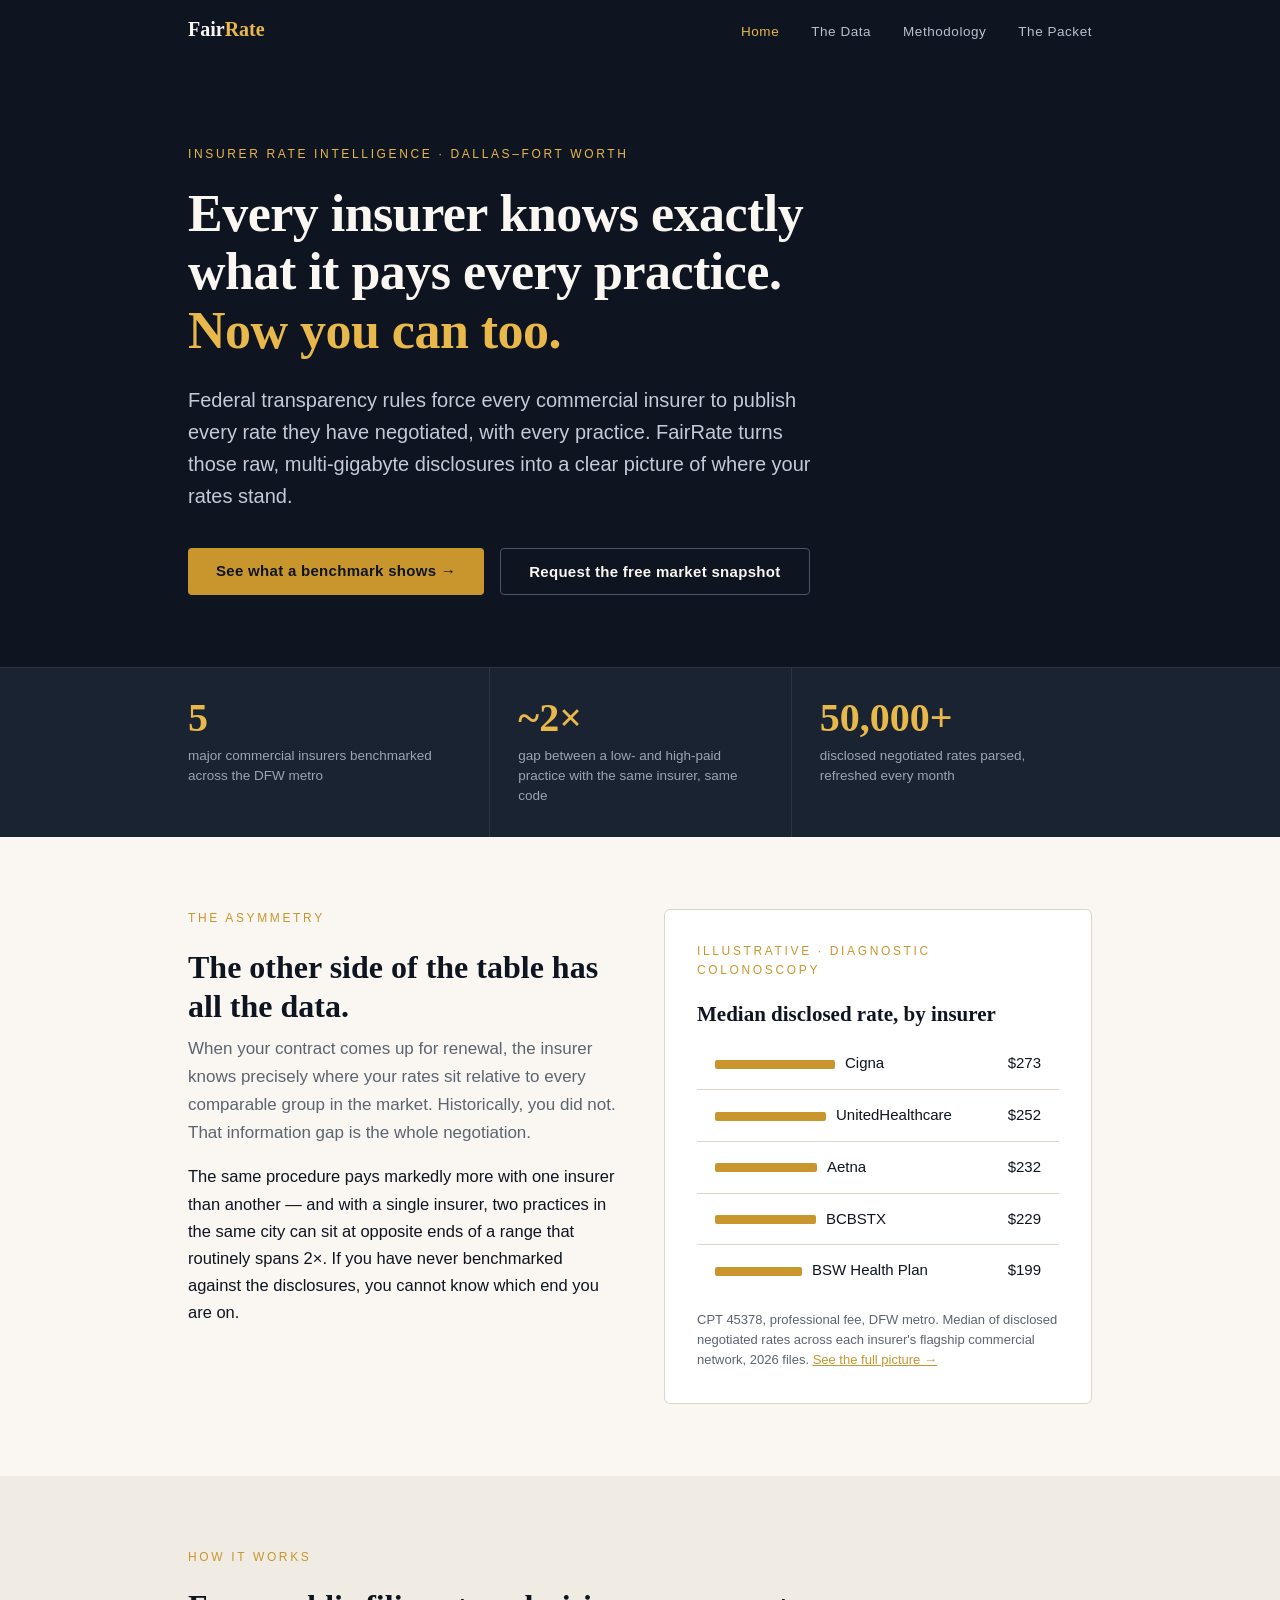
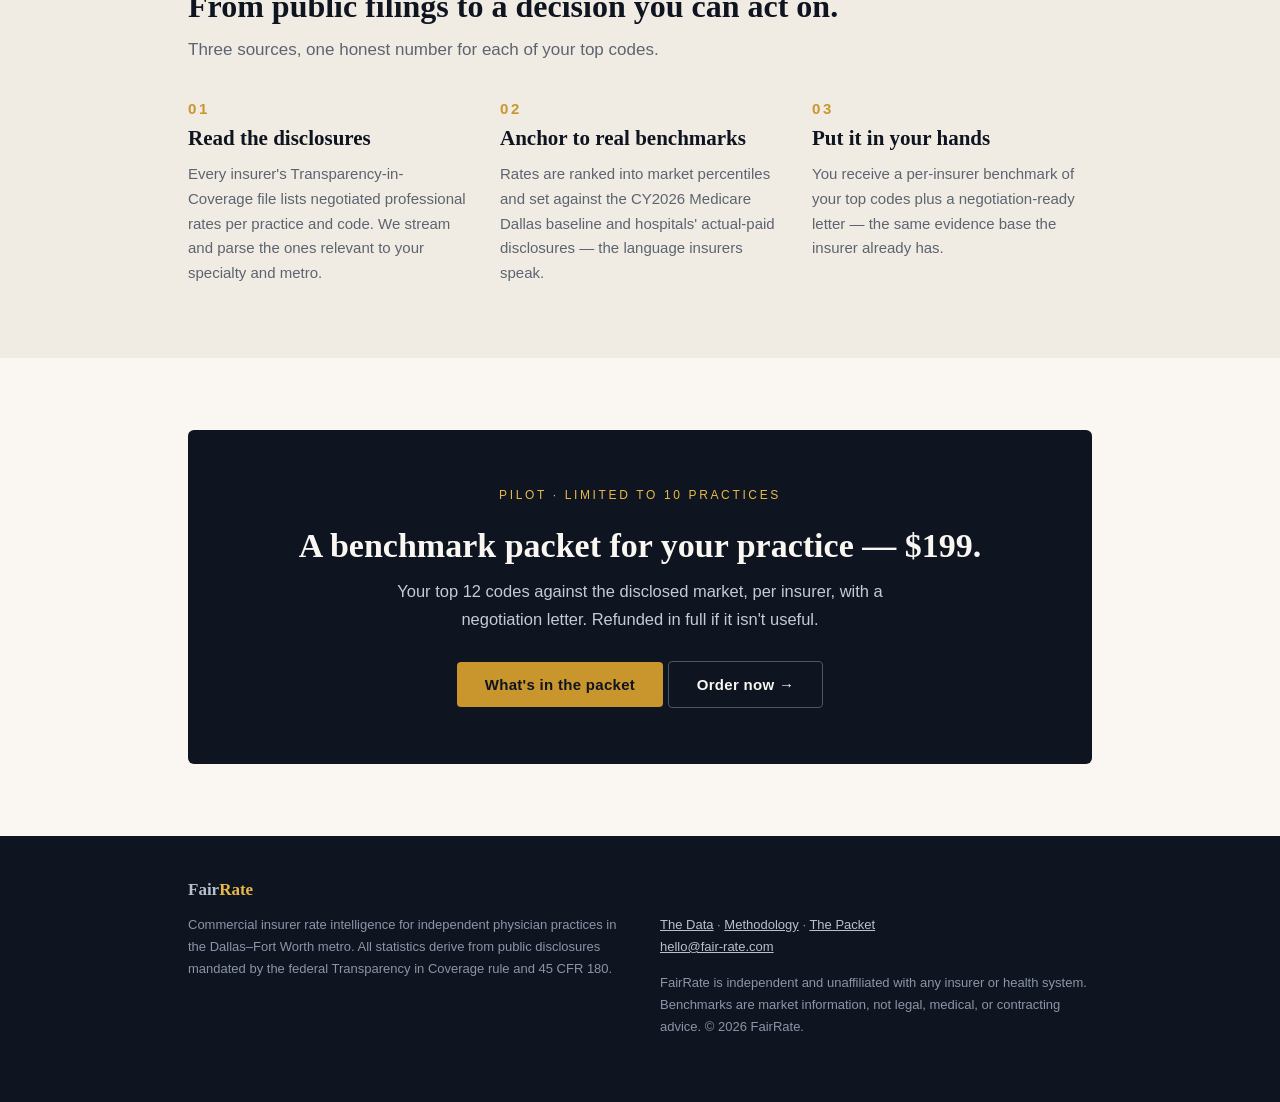
==== commit a9b255ee: "Bump parsed-rate stat to 50,000+; soften packet ROI example; refresh OG image" ====
--- a/index.html
+++ b/index.html
@@ -5,6 +5,17 @@
 <meta name="viewport" content="width=device-width, initial-scale=1">
 <title>FairRate — Commercial insurer rate benchmarks for independent DFW practices</title>
 <meta name="description" content="Know what insurers actually pay. Rate benchmarks for independent Dallas–Fort Worth physician practices, built from federally mandated price-transparency disclosures.">
+<meta property="og:type" content="website">
+<meta property="og:site_name" content="FairRate">
+<meta property="og:title" content="Every insurer knows what it pays every practice. Now you can too.">
+<meta property="og:description" content="Commercial insurer rate benchmarks for independent Dallas–Fort Worth physician practices, from federally mandated price-transparency disclosures.">
+<meta property="og:url" content="https://fair-rate.com/">
+<meta property="og:image" content="https://fair-rate.com/og-image.png">
+<meta property="og:image:width" content="1200">
+<meta property="og:image:height" content="630">
+<meta property="og:image:alt" content="FairRate — insurer rate intelligence for Dallas–Fort Worth practices">
+<meta name="twitter:card" content="summary_large_image">
+<meta name="twitter:image" content="https://fair-rate.com/og-image.png">
 <link rel="stylesheet" href="styles.css">
 </head>
 <body>
@@ -33,7 +44,7 @@
 <div class="statband"><div class="wrap">
   <div class="stat"><div class="v">5</div><div class="l">major commercial insurers benchmarked across the DFW metro</div></div>
   <div class="stat"><div class="v">~2&times;</div><div class="l">gap between a low- and high-paid practice with the same insurer, same code</div></div>
-  <div class="stat"><div class="v">30,000+</div><div class="l">disclosed negotiated rates parsed, refreshed every month</div></div>
+  <div class="stat"><div class="v">50,000+</div><div class="l">disclosed negotiated rates parsed, refreshed every month</div></div>
 </div></div>
 
 <section><div class="wrap">
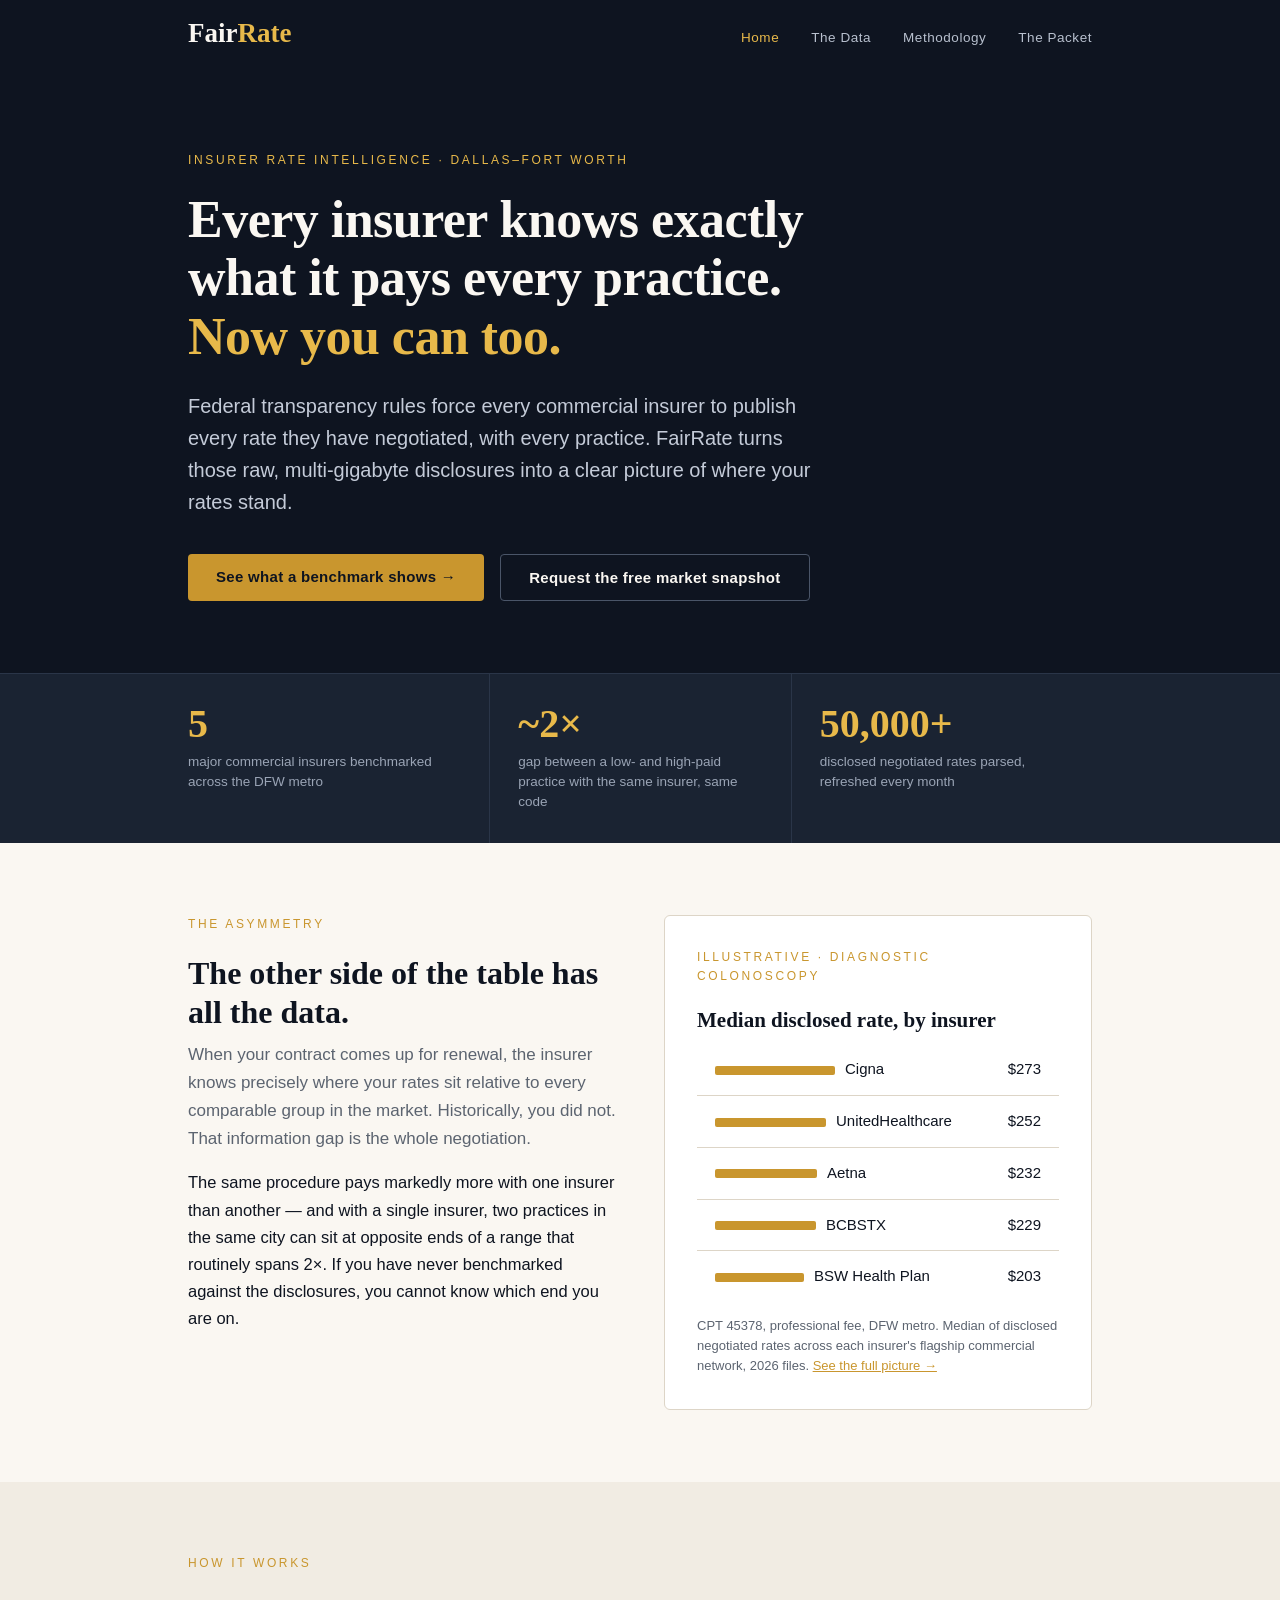
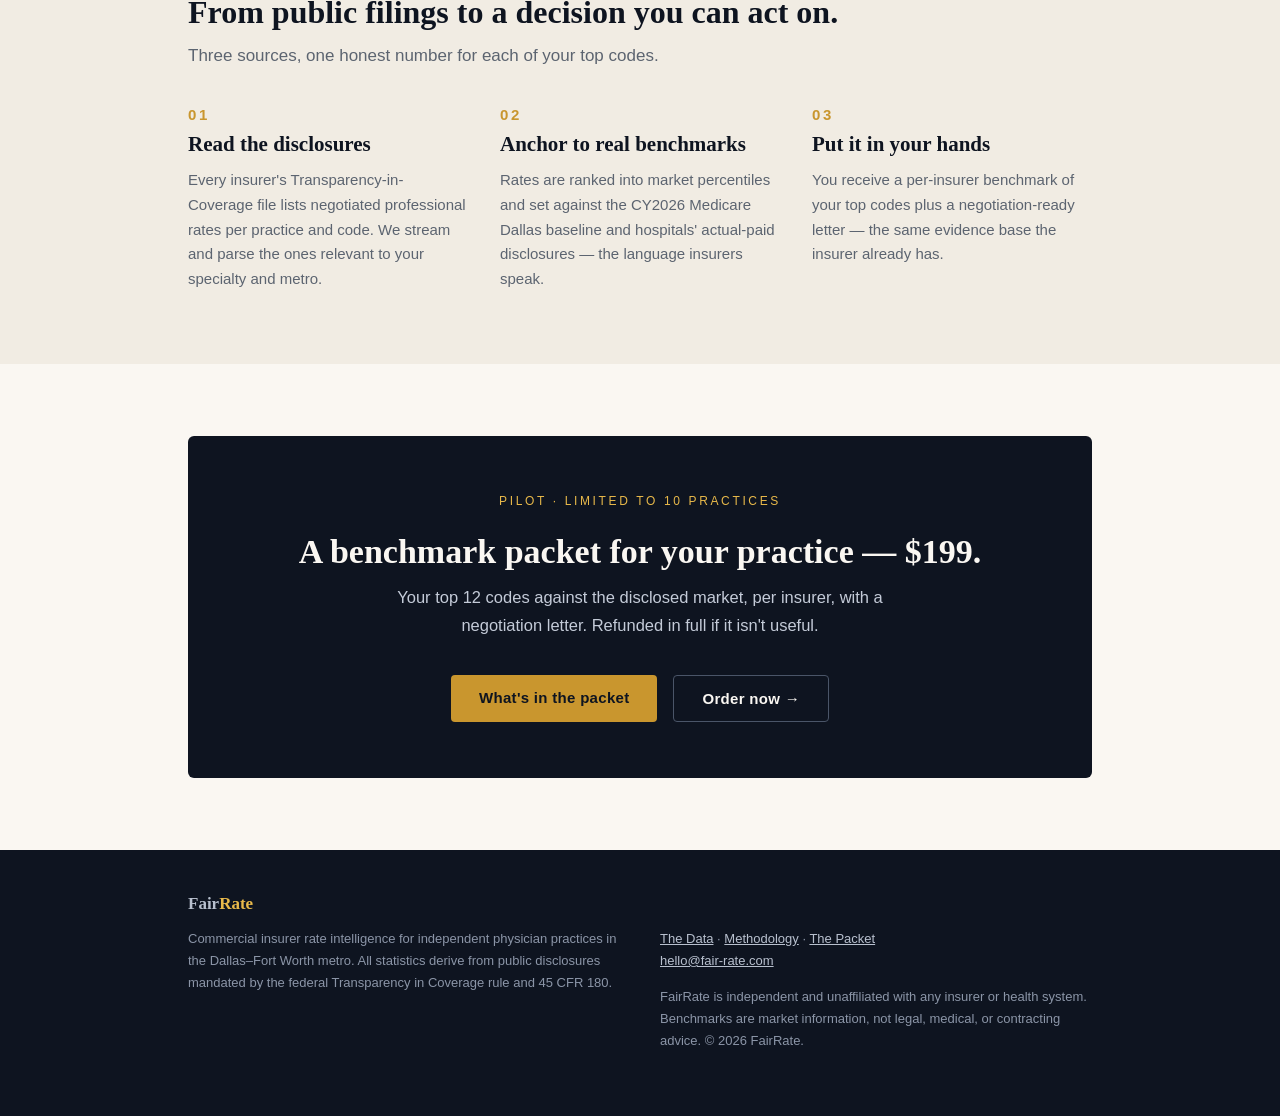
==== commit 3a257372: "Correct BSW colonoscopy medians (fraction-cleaned): 45378 203, 45380 264, 45385 332" ====
--- a/index.html
+++ b/index.html
@@ -68,7 +68,7 @@
         <tr><td><span class="bar" style="width:111px"></span>UnitedHealthcare</td><td class="r mono">$252</td></tr>
         <tr><td><span class="bar" style="width:102px"></span>Aetna</td><td class="r mono">$232</td></tr>
         <tr><td><span class="bar" style="width:101px"></span>BCBSTX</td><td class="r mono">$229</td></tr>
-        <tr><td><span class="bar" style="width:87px"></span>BSW Health Plan</td><td class="r mono">$199</td></tr>
+        <tr><td><span class="bar" style="width:89px"></span>BSW Health Plan</td><td class="r mono">$203</td></tr>
       </table>
       <p class="fine">CPT 45378, professional fee, DFW metro. Median of disclosed negotiated
       rates across each insurer's flagship commercial network, 2026 files.
--- a/styles.css
+++ b/styles.css
@@ -19,7 +19,7 @@
 
 nav.site { background: var(--ink); color: var(--paper); position: sticky; top: 0; z-index: 10; }
 nav.site .wrap { display: flex; align-items: baseline; gap: 32px; padding: 18px 28px; }
-.brand { font: 700 20px var(--serif); color: var(--paper); text-decoration: none; }
+.brand { font: 700 27px var(--serif); color: var(--paper); text-decoration: none; }
 .brand em { font-style: normal; color: var(--amber-2); }
 nav.site .spacer { flex: 1; }
 nav.site a.nl { color: #B8C0CE; text-decoration: none; font-size: 13.5px; letter-spacing: .04em; }
@@ -30,7 +30,7 @@
 .hero h1 { font: 600 52px/1.12 var(--serif); letter-spacing: -.01em; max-width: 720px; }
 .hero h1 .hl { color: var(--amber-2); }
 .hero p.lede { margin-top: 24px; font-size: 20px; line-height: 1.6; color: #C4CBD8; max-width: 640px; }
-.hero .actions { margin-top: 36px; display: flex; gap: 16px; flex-wrap: wrap; }
+.actions { margin-top: 36px; display: flex; gap: 16px; flex-wrap: wrap; }
 
 .page-hero { background: var(--ink); color: var(--paper); padding: 60px 0 52px; }
 .page-hero h1 { font: 600 40px/1.15 var(--serif); }
@@ -59,10 +59,19 @@
 p + p { margin-top: 12px; }
 .cols2 { display: grid; grid-template-columns: 1fr 1fr; gap: 48px; }
 .cols3 { display: grid; grid-template-columns: 1fr 1fr 1fr; gap: 32px; }
+.scroll-x { overflow-x: auto; -webkit-overflow-scrolling: touch; }
+.scroll-hint { display: none; font-size: 13px; color: var(--gray); margin-bottom: 10px; }
 @media (max-width: 760px) {
   .cols2, .cols3 { grid-template-columns: 1fr; }
   .hero h1 { font-size: 36px; } .page-hero h1 { font-size: 30px; }
-  nav.site .wrap { gap: 18px; flex-wrap: wrap; }
+  /* Nav: brand on its own line, links in a tidy row beneath */
+  nav.site .wrap { flex-wrap: wrap; gap: 12px 18px; align-items: center; padding-top: 15px; padding-bottom: 15px; }
+  nav.site .spacer { display: none; }
+  nav.site .brand { width: 100%; }
+  /* Stat band: stack full-width with top dividers instead of left borders */
+  .statband .stat { flex-basis: 100%; padding: 22px 0; }
+  .statband .stat + .stat { border-left: none; border-top: 1px solid var(--line-dark); padding-left: 0; }
+  .scroll-hint { display: block; }
 }
 
 .card { background: #fff; border: 1px solid var(--line); border-radius: 6px; padding: 32px; }
